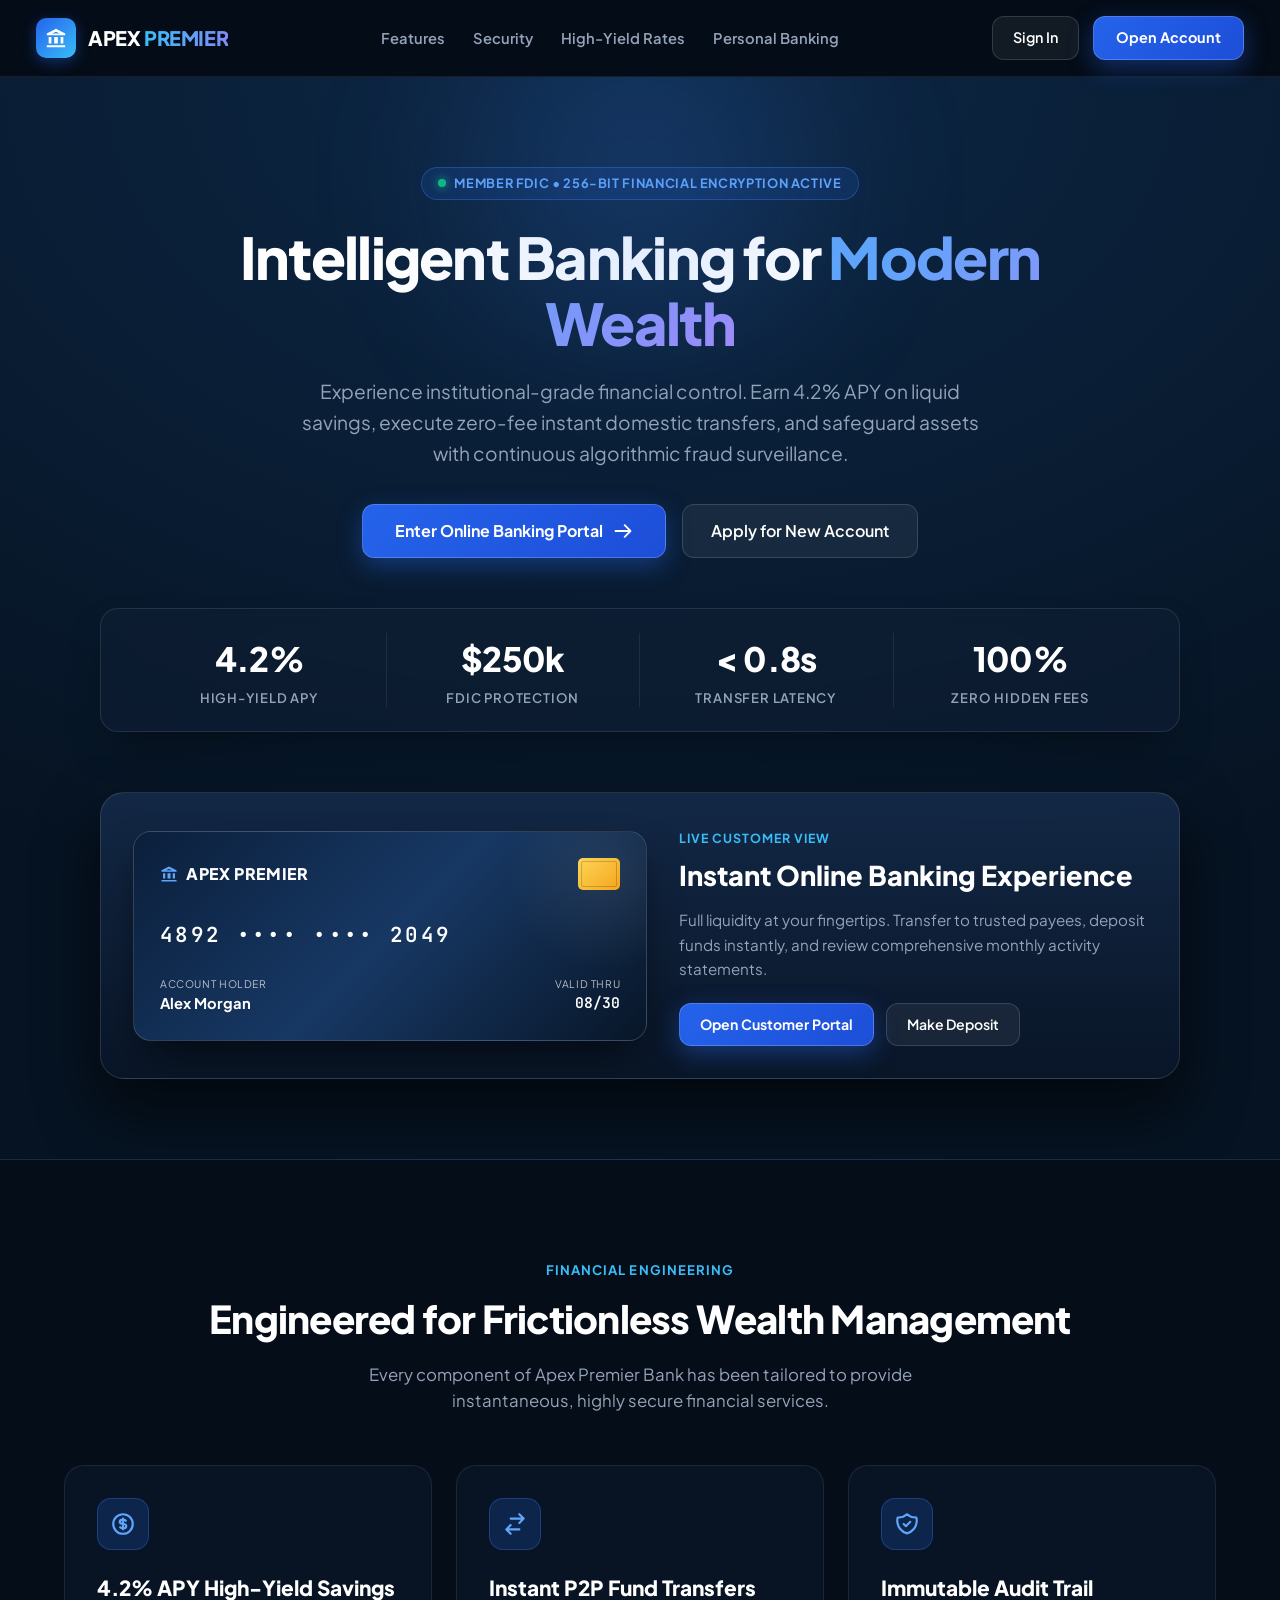
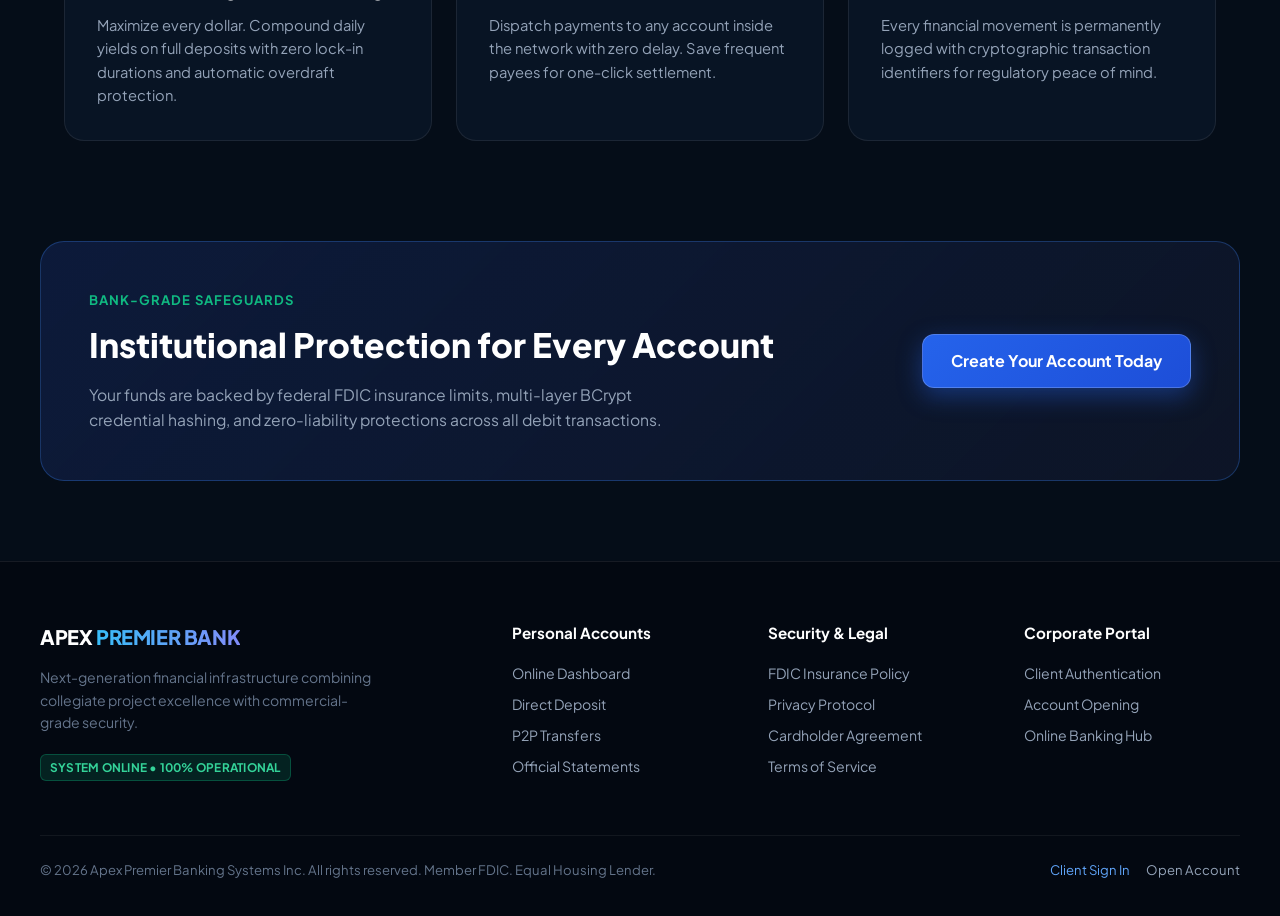
==== docs/index.html @ bdad442d "Fix GitHub deployment: add root pages, clean submodules, update UI and backend" ====
<!DOCTYPE html>
<html lang="en">
<head>
  <meta charset="UTF-8">
  <meta name="viewport" content="width=device-width, initial-scale=1.0">
  <title>Apex Premier Bank - Intelligent Modern Banking</title>
  <link rel="stylesheet" href="css/style.css">
  <link rel="stylesheet" href="css/dashboard.css">
  <style>
    /* World-Class Premium Landing UI Styles */
    :root {
      --hero-gradient: radial-gradient(100% 80% at 50% 0%, #0d2847 0%, #061322 100%);
      --accent-glow: 0 0 40px rgba(37, 99, 235, 0.28);
    }

    body {
      background-color: #050d18;
      color: #e2e8f0;
      overflow-x: hidden;
    }

    /* Premium Navigation Header */
    .landing-nav {
      position: sticky;
      top: 0;
      z-index: 100;
      background: rgba(5, 13, 24, 0.85);
      backdrop-filter: blur(16px);
      -webkit-backdrop-filter: blur(16px);
      border-bottom: 1px solid rgba(255, 255, 255, 0.08);
      padding: 16px 36px;
      display: flex;
      justify-content: space-between;
      align-items: center;
    }

    .brand-logo-wrap {
      display: flex;
      align-items: center;
      gap: 12px;
      text-decoration: none;
    }

    .brand-icon-lux {
      width: 40px;
      height: 40px;
      background: linear-gradient(135deg, #2563eb, #38bdf8);
      border-radius: 10px;
      display: flex;
      align-items: center;
      justify-content: center;
      color: #ffffff;
      box-shadow: 0 4px 14px rgba(37, 99, 235, 0.4);
    }

    .brand-text-lux {
      font-size: 1.25rem;
      font-weight: 800;
      letter-spacing: -0.02em;
      color: #ffffff;
    }

    .brand-text-lux span {
      background: linear-gradient(90deg, #38bdf8, #818cf8);
      -webkit-background-clip: text;
      -webkit-text-fill-color: transparent;
    }

    .nav-links-lux {
      display: flex;
      align-items: center;
      gap: 28px;
      list-style: none;
    }

    .nav-links-lux a {
      color: #94a3b8;
      font-size: 0.92rem;
      font-weight: 600;
      transition: color 0.2s ease;
    }

    .nav-links-lux a:hover {
      color: #ffffff;
    }

    .nav-actions-lux {
      display: flex;
      align-items: center;
      gap: 14px;
    }

    /* Hero Section */
    .hero-lux {
      position: relative;
      background: var(--hero-gradient);
      padding: 90px 24px 80px;
      text-align: center;
      overflow: hidden;
      border-bottom: 1px solid rgba(255, 255, 255, 0.06);
    }

    .hero-glow-orb {
      position: absolute;
      top: -100px;
      left: 50%;
      transform: translateX(-50%);
      width: 600px;
      height: 400px;
      background: radial-gradient(circle, rgba(59, 130, 246, 0.22) 0%, transparent 70%);
      filter: blur(60px);
      pointer-events: none;
    }

    .hero-badge {
      display: inline-flex;
      align-items: center;
      gap: 8px;
      padding: 6px 16px;
      border-radius: 50px;
      background: rgba(37, 99, 235, 0.15);
      border: 1px solid rgba(59, 130, 246, 0.35);
      color: #60a5fa;
      font-size: 0.8rem;
      font-weight: 700;
      letter-spacing: 0.05em;
      margin-bottom: 24px;
      text-transform: uppercase;
    }

    .hero-badge-dot {
      width: 8px;
      height: 8px;
      border-radius: 50%;
      background: #10b981;
      box-shadow: 0 0 10px #10b981;
    }

    .hero-headline {
      font-size: 3.6rem;
      font-weight: 800;
      letter-spacing: -0.03em;
      line-height: 1.15;
      max-width: 900px;
      margin: 0 auto 20px;
      color: #ffffff;
    }

    .hero-headline span {
      background: linear-gradient(135deg, #60a5fa 20%, #a78bfa 100%);
      -webkit-background-clip: text;
      -webkit-text-fill-color: transparent;
    }

    .hero-subtext {
      font-size: 1.2rem;
      color: #94a3b8;
      max-width: 680px;
      margin: 0 auto 36px;
      line-height: 1.6;
    }

    .hero-cta-group {
      display: flex;
      justify-content: center;
      gap: 16px;
      margin-bottom: 50px;
      flex-wrap: wrap;
    }

    .btn-lux-primary {
      background: linear-gradient(135deg, #2563eb, #1d4ed8);
      color: #ffffff;
      padding: 14px 32px;
      border-radius: 12px;
      font-weight: 700;
      font-size: 1rem;
      box-shadow: 0 8px 24px rgba(37, 99, 235, 0.4);
      display: inline-flex;
      align-items: center;
      gap: 10px;
      border: 1px solid rgba(255, 255, 255, 0.2);
      transition: all 0.25s ease;
    }

    .btn-lux-primary:hover {
      transform: translateY(-2px);
      box-shadow: 0 12px 30px rgba(37, 99, 235, 0.6);
      background: linear-gradient(135deg, #3b82f6, #2563eb);
    }

    .btn-lux-secondary {
      background: rgba(255, 255, 255, 0.06);
      color: #ffffff;
      padding: 14px 28px;
      border-radius: 12px;
      font-weight: 600;
      font-size: 1rem;
      border: 1px solid rgba(255, 255, 255, 0.14);
      display: inline-flex;
      align-items: center;
      gap: 8px;
      transition: all 0.25s ease;
    }

    .btn-lux-secondary:hover {
      background: rgba(255, 255, 255, 0.12);
      border-color: rgba(255, 255, 255, 0.3);
    }

    /* Key Metrics Bar */
    .metrics-bar {
      display: grid;
      grid-template-columns: repeat(4, 1fr);
      max-width: 1080px;
      margin: 0 auto 20px;
      padding: 24px 32px;
      background: rgba(15, 30, 52, 0.6);
      border: 1px solid rgba(255, 255, 255, 0.1);
      border-radius: 18px;
      backdrop-filter: blur(12px);
      box-shadow: 0 20px 40px -15px rgba(0, 0, 0, 0.5);
    }

    .metric-item {
      text-align: center;
      border-right: 1px solid rgba(255, 255, 255, 0.08);
      padding: 0 16px;
    }

    .metric-item:last-child {
      border-right: none;
    }

    .metric-number {
      font-size: 2.1rem;
      font-weight: 800;
      color: #ffffff;
      letter-spacing: -0.02em;
    }

    .metric-desc {
      font-size: 0.82rem;
      color: #94a3b8;
      font-weight: 600;
      text-transform: uppercase;
      letter-spacing: 0.06em;
      margin-top: 4px;
    }

    /* Showcase Card Container */
    .card-showcase-wrap {
      max-width: 1080px;
      margin: 60px auto 0;
      position: relative;
    }

    .hero-mockup-frame {
      background: linear-gradient(180deg, rgba(22, 45, 78, 0.8) 0%, rgba(10, 22, 40, 0.95) 100%);
      border: 1px solid rgba(255, 255, 255, 0.12);
      border-radius: 24px;
      padding: 32px;
      box-shadow: 0 30px 60px rgba(0, 0, 0, 0.6);
      display: grid;
      grid-template-columns: 1.1fr 1fr;
      gap: 32px;
      align-items: center;
      text-align: left;
    }

    /* Feature Grid Section */
    .features-section {
      max-width: 1200px;
      margin: 100px auto;
      padding: 0 24px;
    }

    .section-badge {
      color: #38bdf8;
      font-weight: 700;
      font-size: 0.82rem;
      letter-spacing: 0.08em;
      text-transform: uppercase;
      margin-bottom: 10px;
    }

    .section-title-lux {
      font-size: 2.4rem;
      font-weight: 800;
      color: #ffffff;
      letter-spacing: -0.02em;
      margin-bottom: 14px;
    }

    .section-desc-lux {
      font-size: 1.05rem;
      color: #94a3b8;
      max-width: 600px;
      line-height: 1.6;
      margin-bottom: 50px;
    }

    .lux-grid {
      display: grid;
      grid-template-columns: repeat(auto-fit, minmax(320px, 1fr));
      gap: 24px;
    }

    .lux-card {
      background: rgba(15, 30, 52, 0.45);
      border: 1px solid rgba(255, 255, 255, 0.08);
      border-radius: 20px;
      padding: 32px;
      transition: all 0.3s ease;
      position: relative;
      overflow: hidden;
    }

    .lux-card:hover {
      transform: translateY(-5px);
      border-color: rgba(59, 130, 246, 0.5);
      background: rgba(18, 38, 68, 0.6);
      box-shadow: 0 20px 40px rgba(0, 0, 0, 0.4);
    }

    .lux-icon {
      width: 52px;
      height: 52px;
      border-radius: 14px;
      background: rgba(37, 99, 235, 0.2);
      border: 1px solid rgba(59, 130, 246, 0.3);
      display: flex;
      align-items: center;
      justify-content: center;
      color: #60a5fa;
      margin-bottom: 22px;
    }

    .lux-card-title {
      font-size: 1.3rem;
      font-weight: 800;
      color: #ffffff;
      margin-bottom: 10px;
    }

    .lux-card-desc {
      font-size: 0.92rem;
      color: #94a3b8;
      line-height: 1.6;
    }

    /* Security & Compliance Banner */
    .security-banner {
      max-width: 1200px;
      margin: 80px auto;
      padding: 48px;
      background: linear-gradient(135deg, rgba(30, 58, 138, 0.3) 0%, rgba(15, 23, 42, 0.8) 100%);
      border: 1px solid rgba(59, 130, 246, 0.3);
      border-radius: 24px;
      display: flex;
      align-items: center;
      justify-content: space-between;
      gap: 40px;
      flex-wrap: wrap;
    }

    /* Footer */
    .landing-footer {
      background: #030811;
      border-top: 1px solid rgba(255, 255, 255, 0.08);
      padding: 60px 36px 36px;
      color: #64748b;
      font-size: 0.88rem;
    }

    .footer-grid {
      max-width: 1200px;
      margin: 0 auto;
      display: grid;
      grid-template-columns: 2fr 1fr 1fr 1fr;
      gap: 40px;
      margin-bottom: 48px;
    }

    .footer-col h4 {
      color: #ffffff;
      font-size: 0.95rem;
      font-weight: 700;
      margin-bottom: 18px;
    }

    .footer-col ul {
      list-style: none;
    }

    .footer-col ul li {
      margin-bottom: 10px;
    }

    .footer-col ul li a {
      color: #94a3b8;
      transition: color 0.2s ease;
    }

    .footer-col ul li a:hover {
      color: #ffffff;
    }

    .footer-bottom {
      max-width: 1200px;
      margin: 0 auto;
      padding-top: 24px;
      border-top: 1px solid rgba(255, 255, 255, 0.06);
      display: flex;
      justify-content: space-between;
      align-items: center;
      font-size: 0.82rem;
      flex-wrap: wrap;
      gap: 12px;
    }

    @media (max-width: 900px) {
      .nav-links-lux { display: none; }
      .metrics-bar { grid-template-columns: repeat(2, 1fr); gap: 20px; }
      .hero-mockup-frame { grid-template-columns: 1fr; }
      .hero-headline { font-size: 2.6rem; }
      .footer-grid { grid-template-columns: 1fr; }
    }
  </style>
</head>
<body>

  <!-- Premium Top Navigation -->
  <nav class="landing-nav">
    <a href="index.html" class="brand-logo-wrap">
      <div class="brand-icon-lux">
        <svg width="22" height="22" viewBox="0 0 24 24" fill="currentColor">
          <path d="M12 2L2 7v2h20V7L12 2zm0 3.3L16.2 7H7.8L12 5.3zM4 11v7h3v-7H4zm6 0v7h4v-7h-4zm7 0v7h3v-7h-3zm-15 9v2h20v-2H2z"/>
        </svg>
      </div>
      <div class="brand-text-lux">APEX <span>PREMIER</span></div>
    </a>

    <ul class="nav-links-lux">
      <li><a href="#features">Features</a></li>
      <li><a href="#security">Security</a></li>
      <li><a href="#rates">High-Yield Rates</a></li>
      <li><a href="login.html">Personal Banking</a></li>
    </ul>

    <div class="nav-actions-lux">
      <a href="login.html" class="btn-lux-secondary" style="padding: 10px 20px; font-size: 0.9rem;">Sign In</a>
      <a href="register.html" class="btn-lux-primary" style="padding: 10px 22px; font-size: 0.9rem;">Open Account</a>
    </div>
  </nav>

  <!-- Hero Section -->
  <header class="hero-lux">
    <div class="hero-glow-orb"></div>
    
    <div class="hero-badge">
      <span class="hero-badge-dot"></span>
      Member FDIC &bull; 256-Bit Financial Encryption Active
    </div>

    <h1 class="hero-headline">
      Intelligent Banking for <span>Modern Wealth</span>
    </h1>

    <p class="hero-subtext">
      Experience institutional-grade financial control. Earn 4.2% APY on liquid savings, execute zero-fee instant domestic transfers, and safeguard assets with continuous algorithmic fraud surveillance.
    </p>

    <div class="hero-cta-group">
      <a href="login.html" class="btn-lux-primary">
        Enter Online Banking Portal
        <svg width="20" height="20" fill="none" stroke="currentColor" stroke-width="2.2" viewBox="0 0 24 24"><path stroke-linecap="round" stroke-linejoin="round" d="M14 5l7 7m0 0l-7 7m7-7H3"/></svg>
      </a>
      <a href="register.html" class="btn-lux-secondary">
        Apply for New Account
      </a>
    </div>

    <!-- Live Metrics Bar -->
    <div class="metrics-bar">
      <div class="metric-item">
        <div class="metric-number">4.2%</div>
        <div class="metric-desc">High-Yield APY</div>
      </div>
      <div class="metric-item">
        <div class="metric-number">$250k</div>
        <div class="metric-desc">FDIC Protection</div>
      </div>
      <div class="metric-item">
        <div class="metric-number">&lt; 0.8s</div>
        <div class="metric-desc">Transfer Latency</div>
      </div>
      <div class="metric-item">
        <div class="metric-number">100%</div>
        <div class="metric-desc">Zero Hidden Fees</div>
      </div>
    </div>

    <!-- Interactive Card & Account Showcase -->
    <div class="card-showcase-wrap">
      <div class="hero-mockup-frame">
        <div>
          <!-- Executive Obsidian Card -->
          <div class="virtual-card-wrapper" style="background: linear-gradient(135deg, #0b1f3b 0%, #173864 50%, #081628 100%); border: 1px solid rgba(255,255,255,0.15); box-shadow: 0 20px 40px -10px rgba(0,0,0,0.6);">
            <div class="card-top">
              <div class="bank-logo-text" style="display: flex; align-items: center; gap: 8px;">
                <svg width="18" height="18" viewBox="0 0 24 24" fill="#60a5fa"><path d="M12 2L2 7v2h20V7L12 2zm0 3.3L16.2 7H7.8L12 5.3zM4 11v7h3v-7H4zm6 0v7h4v-7h-4zm7 0v7h3v-7h-3zm-15 9v2h20v-2H2z"/></svg>
                APEX PREMIER
              </div>
              <div class="card-chip"></div>
            </div>
            
            <div class="card-number">4892 &bull;&bull;&bull;&bull; &bull;&bull;&bull;&bull; 2049</div>

            <div class="card-bottom">
              <div>
                <div class="card-holder-label">Account Holder</div>
                <div class="card-holder-name">Alex Morgan</div>
              </div>
              <div style="text-align: right;">
                <div class="card-holder-label">Valid Thru</div>
                <div class="card-valid-thru">08/30</div>
              </div>
            </div>
          </div>
        </div>

        <div>
          <span style="font-size: 0.78rem; text-transform: uppercase; color: #38bdf8; font-weight: 700; letter-spacing: 0.08em;">Live Customer View</span>
          <h3 style="font-size: 1.7rem; font-weight: 800; color: #ffffff; margin: 6px 0 12px;">Instant Online Banking Experience</h3>
          <p style="color: #94a3b8; font-size: 0.95rem; line-height: 1.6; margin-bottom: 22px;">
            Full liquidity at your fingertips. Transfer to trusted payees, deposit funds instantly, and review comprehensive monthly activity statements.
          </p>

          <div style="display: flex; gap: 12px; flex-wrap: wrap;">
            <a href="dashboard.html" class="btn-lux-primary" style="padding: 10px 20px; font-size: 0.88rem;">
              Open Customer Portal
            </a>
            <a href="deposit.html" class="btn-lux-secondary" style="padding: 10px 20px; font-size: 0.88rem;">
              Make Deposit
            </a>
          </div>
        </div>
      </div>
    </div>
  </header>

  <!-- Core Banking Features -->
  <section id="features" class="features-section">
    <div style="text-align: center;">
      <div class="section-badge">Financial Engineering</div>
      <h2 class="section-title-lux">Engineered for Frictionless Wealth Management</h2>
      <p class="section-desc-lux" style="margin-left: auto; margin-right: auto;">
        Every component of Apex Premier Bank has been tailored to provide instantaneous, highly secure financial services.
      </p>
    </div>

    <div class="lux-grid">
      <!-- Feature 1 -->
      <div class="lux-card">
        <div class="lux-icon">
          <svg width="26" height="26" fill="none" stroke="currentColor" stroke-width="2" viewBox="0 0 24 24"><path stroke-linecap="round" stroke-linejoin="round" d="M12 8c-1.657 0-3 .895-3 2s1.343 2 3 2 3 .895 3 2-1.343 2-3 2m0-8c1.11 0 2.08.402 2.599 1M12 8V7m0 1v8m0 0v1m0-1c-1.11 0-2.08-.402-2.599-1M21 12a9 9 0 11-18 0 9 9 0 0118 0z"/></svg>
        </div>
        <h3 class="lux-card-title">4.2% APY High-Yield Savings</h3>
        <p class="lux-card-desc">Maximize every dollar. Compound daily yields on full deposits with zero lock-in durations and automatic overdraft protection.</p>
      </div>

      <!-- Feature 2 -->
      <div class="lux-card">
        <div class="lux-icon">
          <svg width="26" height="26" fill="none" stroke="currentColor" stroke-width="2" viewBox="0 0 24 24"><path stroke-linecap="round" stroke-linejoin="round" d="M8 7h12m0 0l-4-4m4 4l-4 4m0 6H4m0 0l4 4m-4-4l4-4"/></svg>
        </div>
        <h3 class="lux-card-title">Instant P2P Fund Transfers</h3>
        <p class="lux-card-desc">Dispatch payments to any account inside the network with zero delay. Save frequent payees for one-click settlement.</p>
      </div>

      <!-- Feature 3 -->
      <div class="lux-card">
        <div class="lux-icon">
          <svg width="26" height="26" fill="none" stroke="currentColor" stroke-width="2" viewBox="0 0 24 24"><path stroke-linecap="round" stroke-linejoin="round" d="M9 12l2 2 4-4m5.618-4.016A11.955 11.955 0 0112 2.944a11.955 11.955 0 01-8.618 3.04A12.02 12.02 0 003 9c0 5.591 3.824 10.29 9 11.622 5.176-1.332 9-6.03 9-11.622 0-1.042-.133-2.052-.382-3.016z"/></svg>
        </div>
        <h3 class="lux-card-title">Immutable Audit Trail</h3>
        <p class="lux-card-desc">Every financial movement is permanently logged with cryptographic transaction identifiers for regulatory peace of mind.</p>
      </div>
    </div>
  </section>

  <!-- Security Banner -->
  <section id="security" style="padding: 0 24px;">
    <div class="security-banner">
      <div>
        <div class="section-badge" style="color: #10b981;">Bank-Grade Safeguards</div>
        <h2 style="font-size: 2.1rem; font-weight: 800; color: #ffffff; margin-bottom: 12px;">Institutional Protection for Every Account</h2>
        <p style="color: #94a3b8; font-size: 0.98rem; max-width: 580px; line-height: 1.6;">
          Your funds are backed by federal FDIC insurance limits, multi-layer BCrypt credential hashing, and zero-liability protections across all debit transactions.
        </p>
      </div>

      <div>
        <a href="register.html" class="btn-lux-primary" style="padding: 14px 28px;">
          Create Your Account Today
        </a>
      </div>
    </div>
  </section>

  <!-- Premium Footer -->
  <footer class="landing-footer">
    <div class="footer-grid">
      <div>
        <div class="brand-text-lux" style="margin-bottom: 14px;">APEX <span>PREMIER BANK</span></div>
        <p style="line-height: 1.6; max-width: 340px; margin-bottom: 20px;">
          Next-generation financial infrastructure combining collegiate project excellence with commercial-grade security.
        </p>
        <span class="badge badge-success" style="background: rgba(16, 185, 129, 0.15); color: #34d399; border: 1px solid rgba(16, 185, 129, 0.3);">
          SYSTEM ONLINE &bull; 100% OPERATIONAL
        </span>
      </div>

      <div class="footer-col">
        <h4>Personal Accounts</h4>
        <ul>
          <li><a href="dashboard.html">Online Dashboard</a></li>
          <li><a href="deposit.html">Direct Deposit</a></li>
          <li><a href="transfer.html">P2P Transfers</a></li>
          <li><a href="transactions.html">Official Statements</a></li>
        </ul>
      </div>

      <div class="footer-col">
        <h4>Security & Legal</h4>
        <ul>
          <li><a href="#">FDIC Insurance Policy</a></li>
          <li><a href="#">Privacy Protocol</a></li>
          <li><a href="#">Cardholder Agreement</a></li>
          <li><a href="#">Terms of Service</a></li>
        </ul>
      </div>

      <div class="footer-col">
        <h4>Corporate Portal</h4>
        <ul>
          <li><a href="login.html">Client Authentication</a></li>
          <li><a href="register.html">Account Opening</a></li>
          <li><a href="dashboard.html">Online Banking Hub</a></li>
        </ul>
      </div>
    </div>

    <div class="footer-bottom">
      <div>&copy; 2026 Apex Premier Banking Systems Inc. All rights reserved. Member FDIC. Equal Housing Lender.</div>
      <div>
        <a href="login.html" style="color: #60a5fa; margin-right: 14px;">Client Sign In</a>
        <a href="register.html" style="color: #94a3b8;">Open Account</a>
      </div>
    </div>
  </footer>

</body>
</html>
---- docs/css/style.css ----
/* ===================================================================
   Banking Management System - Global Design System
   Corporate Banking Theme: Navy Blue, Royal Blue, Crisp White & Slate
   =================================================================== */

@import url('https://fonts.googleapis.com/css2?family=Plus+Jakarta+Sans:wght@300;400;500;600;700;800&family=JetBrains+Mono:wght@400;500;600&display=swap');

:root {
  /* Primary & Corporate Navy */
  --navy-950: #071527;
  --navy-900: #0a1f38;
  --navy-800: #0f294a;
  --navy-700: #163a66;

  /* Royal Blue Accent */
  --blue-600: #1d4ed8;
  --blue-500: #2563eb;
  --blue-400: #3b82f6;
  --blue-50:  #eff6ff;
  --blue-100: #dbeafe;

  /* Backgrounds & Canvas (Clean White & Soft Blue-Grey) */
  --bg-page: #f4f6fa;
  --bg-subtle: #f8fafc;
  --bg-card: #ffffff;
  --bg-sidebar: #0a1f38;
  --bg-sidebar-hover: #132d4e;
  --bg-sidebar-active: #1d4ed8;

  /* Borders */
  --border-color: #e2e8f0;
  --border-subtle: #edf2f7;
  --border-focus: #2563eb;

  /* Typography Colors */
  --text-main: #0f172a;
  --text-body: #334155;
  --text-muted: #64748b;
  --text-light: #94a3b8;
  --text-white: #ffffff;

  /* Status Colors */
  --green-600: #16a34a;
  --green-700: #15803d;
  --green-50:  #f0fdf4;
  --green-100: #dcfce7;

  --red-600: #dc2626;
  --red-700: #b91c1c;
  --red-50:  #fef2f2;
  --red-100: #fee2e2;

  --amber-600: #d97706;
  --amber-50:  #fffbeb;
  --amber-100: #fef3c7;

  /* Typography */
  --font-sans: 'Plus Jakarta Sans', -apple-system, BlinkMacSystemFont, 'Segoe UI', Roboto, sans-serif;
  --font-mono: 'JetBrains Mono', monospace;

  /* Radii & Shadows */
  --radius-sm: 6px;
  --radius-md: 10px;
  --radius-lg: 14px;
  --radius-xl: 18px;
  --shadow-xs: 0 1px 2px 0 rgba(0, 0, 0, 0.05);
  --shadow-sm: 0 1px 3px 0 rgba(0, 0, 0, 0.08), 0 1px 2px -1px rgba(0, 0, 0, 0.04);
  --shadow-md: 0 4px 6px -1px rgba(0, 0, 0, 0.07), 0 2px 4px -2px rgba(0, 0, 0, 0.05);
  --shadow-lg: 0 10px 15px -3px rgba(0, 0, 0, 0.08), 0 4px 6px -4px rgba(0, 0, 0, 0.04);

  /* Transitions */
  --transition-fast: 0.15s ease;
  --transition-normal: 0.2s cubic-bezier(0.4, 0, 0.2, 1);
}

/* Reset & Defaults */
*, *::before, *::after {
  box-sizing: border-box;
  margin: 0;
  padding: 0;
}

body {
  font-family: var(--font-sans);
  background-color: var(--bg-page);
  color: var(--text-body);
  min-height: 100vh;
  line-height: 1.5;
  -webkit-font-smoothing: antialiased;
}

a {
  color: inherit;
  text-decoration: none;
}

button, input, select, textarea {
  font-family: inherit;
}

/* Layout */
.app-layout {
  display: flex;
  min-height: 100vh;
}

/* Professional Navy Sidebar */
.sidebar {
  width: 270px;
  background-color: var(--bg-sidebar);
  display: flex;
  flex-direction: column;
  padding: 24px 18px;
  position: fixed;
  top: 0;
  left: 0;
  bottom: 0;
  z-index: 100;
  color: #fff;
  transition: transform var(--transition-normal);
  box-shadow: 2px 0 8px rgba(0, 0, 0, 0.05);
}

.brand {
  display: flex;
  align-items: center;
  gap: 12px;
  padding: 4px 10px 20px;
  border-bottom: 1px solid rgba(255, 255, 255, 0.1);
  margin-bottom: 22px;
}

.brand-icon {
  width: 40px;
  height: 40px;
  background: var(--blue-600);
  border-radius: var(--radius-md);
  display: flex;
  align-items: center;
  justify-content: center;
  color: #fff;
  flex-shrink: 0;
}

.brand-icon svg {
  width: 22px;
  height: 22px;
  fill: currentColor;
}

.brand-title {
  font-size: 1.15rem;
  font-weight: 800;
  letter-spacing: -0.01em;
  color: #ffffff;
}

.brand-badge {
  font-size: 0.65rem;
  background: rgba(255, 255, 255, 0.15);
  color: #e2e8f0;
  padding: 2px 7px;
  border-radius: 4px;
  font-weight: 700;
  letter-spacing: 0.05em;
  text-transform: uppercase;
}

.nav-section-title {
  font-size: 0.7rem;
  text-transform: uppercase;
  letter-spacing: 0.08em;
  color: #8da4be;
  font-weight: 700;
  padding: 10px 14px 6px;
}

.nav-menu {
  list-style: none;
  display: flex;
  flex-direction: column;
  gap: 5px;
  margin-bottom: 18px;
}

.nav-link {
  display: flex;
  align-items: center;
  gap: 12px;
  padding: 11px 14px;
  border-radius: var(--radius-md);
  color: #c4d5e8;
  font-size: 0.9rem;
  font-weight: 500;
  transition: all var(--transition-fast);
}

.nav-link svg {
  width: 19px;
  height: 19px;
  stroke: currentColor;
  stroke-width: 2;
  fill: none;
}

.nav-link:hover {
  background-color: var(--bg-sidebar-hover);
  color: #ffffff;
}

.nav-link.active {
  background-color: var(--blue-600);
  color: #ffffff;
  font-weight: 600;
  box-shadow: 0 2px 6px rgba(29, 78, 216, 0.35);
}

.sidebar-footer {
  margin-top: auto;
  padding-top: 16px;
  border-top: 1px solid rgba(255, 255, 255, 0.1);
}

.user-card {
  display: flex;
  align-items: center;
  gap: 10px;
  padding: 10px 12px;
  border-radius: var(--radius-md);
  background: rgba(255, 255, 255, 0.06);
}

.user-avatar {
  width: 38px;
  height: 38px;
  border-radius: 50%;
  background: var(--blue-600);
  display: flex;
  align-items: center;
  justify-content: center;
  font-weight: 700;
  color: #fff;
  font-size: 0.85rem;
}

.user-info {
  flex: 1;
  overflow: hidden;
}

.user-name {
  font-size: 0.85rem;
  font-weight: 600;
  color: #ffffff;
  white-space: nowrap;
  overflow: hidden;
  text-overflow: ellipsis;
}

.user-role {
  font-size: 0.72rem;
  color: #93c5fd;
}

/* Main Content Area */
.main-wrapper {
  flex: 1;
  margin-left: 270px;
  padding: 30px 40px 60px;
  min-height: 100vh;
}

/* Topbar Header */
.topbar {
  display: flex;
  align-items: center;
  justify-content: space-between;
  margin-bottom: 28px;
  gap: 16px;
}

.topbar-greeting h1 {
  font-size: 1.55rem;
  font-weight: 800;
  color: var(--navy-950);
  letter-spacing: -0.02em;
}

.topbar-greeting p {
  color: var(--text-muted);
  font-size: 0.88rem;
  margin-top: 2px;
}

.topbar-actions {
  display: flex;
  align-items: center;
  gap: 12px;
}

.pill-badge {
  display: inline-flex;
  align-items: center;
  gap: 8px;
  background: #ffffff;
  border: 1px solid var(--border-color);
  padding: 7px 14px;
  border-radius: 30px;
  font-size: 0.8rem;
  color: var(--text-muted);
  font-weight: 500;
  box-shadow: var(--shadow-xs);
}

.pulse-dot {
  width: 8px;
  height: 8px;
  background: var(--green-600);
  border-radius: 50%;
  box-shadow: 0 0 0 2px rgba(22, 163, 74, 0.2);
}

/* Mobile Toggle */
.mobile-toggle {
  display: none;
  background: #ffffff;
  border: 1px solid var(--border-color);
  color: var(--navy-950);
  padding: 8px;
  border-radius: var(--radius-sm);
  cursor: pointer;
}

/* White Corporate Cards */
.card {
  background-color: var(--bg-card);
  border: 1px solid var(--border-color);
  border-radius: var(--radius-lg);
  padding: 24px;
  box-shadow: var(--shadow-sm);
  position: relative;
}

/* Buttons */
.btn {
  display: inline-flex;
  align-items: center;
  justify-content: center;
  gap: 8px;
  padding: 10px 18px;
  border-radius: var(--radius-md);
  font-size: 0.88rem;
  font-weight: 600;
  border: 1px solid transparent;
  cursor: pointer;
  transition: all var(--transition-fast);
}

.btn-primary {
  background-color: var(--blue-600);
  color: #ffffff;
  border-color: var(--blue-600);
}

.btn-primary:hover {
  background-color: #1e40af;
  border-color: #1e40af;
}

.btn-secondary {
  background-color: #ffffff;
  color: var(--text-main);
  border-color: var(--border-color);
}

.btn-secondary:hover {
  background-color: var(--bg-subtle);
  border-color: #cbd5e1;
}

.btn-outline {
  background-color: transparent;
  color: var(--blue-600);
  border-color: var(--blue-600);
}

.btn-outline:hover {
  background-color: var(--blue-50);
}

.btn-danger {
  background-color: var(--red-600);
  color: #ffffff;
  border-color: var(--red-600);
}

.btn-danger:hover {
  background-color: var(--red-700);
  border-color: var(--red-700);
}

.btn-danger-outline {
  background-color: #ffffff;
  color: var(--red-600);
  border-color: #fca5a5;
}

.btn-danger-outline:hover {
  background-color: var(--red-50);
  border-color: var(--red-600);
}

.btn-sm {
  padding: 5px 10px;
  font-size: 0.78rem;
  border-radius: var(--radius-sm);
}

/* Badges */
.badge {
  display: inline-flex;
  align-items: center;
  gap: 5px;
  padding: 4px 9px;
  border-radius: 6px;
  font-size: 0.74rem;
  font-weight: 700;
  letter-spacing: 0.02em;
}

.badge-success {
  background-color: var(--green-100);
  color: var(--green-700);
}

.badge-danger {
  background-color: var(--red-100);
  color: var(--red-700);
}

.badge-info {
  background-color: var(--blue-100);
  color: var(--blue-600);
}

.badge-warning {
  background-color: var(--amber-100);
  color: var(--amber-600);
}

/* Modal Dialog for Delete Confirmation & Safety */
.modal-backdrop {
  position: fixed;
  inset: 0;
  background: rgba(15, 23, 42, 0.6);
  backdrop-filter: blur(4px);
  display: flex;
  align-items: center;
  justify-content: center;
  z-index: 1000;
  padding: 20px;
  opacity: 0;
  pointer-events: none;
  transition: opacity var(--transition-fast);
}

.modal-backdrop.active {
  opacity: 1;
  pointer-events: auto;
}

.modal-box {
  background: #ffffff;
  border-radius: var(--radius-xl);
  max-width: 460px;
  width: 100%;
  padding: 26px;
  box-shadow: 0 20px 25px -5px rgba(0, 0, 0, 0.2), 0 10px 10px -5px rgba(0, 0, 0, 0.1);
  transform: scale(0.95);
  transition: transform var(--transition-fast);
}

.modal-backdrop.active .modal-box {
  transform: scale(1);
}

.modal-icon-warning {
  width: 50px;
  height: 50px;
  border-radius: 50%;
  background: var(--red-100);
  color: var(--red-600);
  display: flex;
  align-items: center;
  justify-content: center;
  margin-bottom: 16px;
}

.modal-title {
  font-size: 1.2rem;
  font-weight: 800;
  color: var(--navy-950);
  margin-bottom: 8px;
}

.modal-desc {
  font-size: 0.9rem;
  color: var(--text-muted);
  line-height: 1.5;
  margin-bottom: 22px;
}

.modal-footer {
  display: flex;
  justify-content: flex-end;
  gap: 10px;
}

/* Toast Notifications */
.toast-container {
  position: fixed;
  bottom: 24px;
  right: 24px;
  z-index: 2000;
  display: flex;
  flex-direction: column;
  gap: 10px;
}

.toast {
  display: flex;
  align-items: center;
  gap: 12px;
  padding: 14px 18px;
  border-radius: var(--radius-md);
  background: #ffffff;
  border: 1px solid var(--border-color);
  box-shadow: var(--shadow-lg);
  color: var(--text-main);
  font-size: 0.88rem;
  font-weight: 500;
  animation: slideIn 0.25s ease forwards;
  min-width: 320px;
}

.toast.success {
  border-left: 4px solid var(--green-600);
}

.toast.error {
  border-left: 4px solid var(--red-600);
}

@keyframes slideIn {
  from { transform: translateX(100%); opacity: 0; }
  to { transform: translateX(0); opacity: 1; }
}

/* Responsive */
@media (max-width: 1024px) {
  .sidebar {
    transform: translateX(-100%);
  }
  .sidebar.open {
    transform: translateX(0);
    box-shadow: 0 0 40px rgba(0, 0, 0, 0.4);
  }
  .main-wrapper {
    margin-left: 0;
    padding: 20px;
  }
  .mobile-toggle {
    display: block;
  }
}

/* World-Class Fintech UI Enhancements */
::-webkit-scrollbar {
  width: 8px;
  height: 8px;
}
::-webkit-scrollbar-track {
  background: rgba(0, 0, 0, 0.05);
}
::-webkit-scrollbar-thumb {
  background: rgba(100, 116, 139, 0.3);
  border-radius: 4px;
}
::-webkit-scrollbar-thumb:hover {
  background: rgba(100, 116, 139, 0.5);
}

.card {
  border: 1px solid rgba(226, 232, 240, 0.85);
  box-shadow: 0 4px 20px -2px rgba(15, 23, 42, 0.05);
  border-radius: var(--radius-lg);
  background: #ffffff;
}

.table tr {
  transition: background-color 0.15s ease;
}

.table tr:hover td {
  background-color: #f8fafc;
}

.btn-primary {
  background: linear-gradient(135deg, #2563eb, #1d4ed8);
  box-shadow: 0 4px 12px rgba(37, 99, 235, 0.25);
  transition: all 0.2s cubic-bezier(0.4, 0, 0.2, 1);
}

.btn-primary:hover {
  transform: translateY(-1px);
  box-shadow: 0 6px 18px rgba(37, 99, 235, 0.4);
}

.btn-primary:active {
  transform: translateY(0);
}
---- docs/css/dashboard.css ----
/* ===================================================================
   Banking Management System - Dashboard & Transaction Components
   Corporate Theme: White Cards, Navy Blue Accents & Clean Tables
   =================================================================== */

/* Stats Grid */
.stats-grid {
  display: grid;
  grid-template-columns: repeat(auto-fit, minmax(230px, 1fr));
  gap: 18px;
  margin-bottom: 28px;
}

.stat-card {
  display: flex;
  align-items: center;
  gap: 16px;
  padding: 20px 22px;
  border-radius: var(--radius-lg);
  border: 1px solid var(--border-color);
  background: #ffffff;
  box-shadow: var(--shadow-sm);
  transition: transform var(--transition-fast), box-shadow var(--transition-fast);
}

.stat-card:hover {
  transform: translateY(-2px);
  box-shadow: var(--shadow-md);
}

.stat-icon {
  width: 48px;
  height: 48px;
  border-radius: var(--radius-md);
  display: flex;
  align-items: center;
  justify-content: center;
  flex-shrink: 0;
}

.stat-icon svg {
  width: 24px;
  height: 24px;
}

.stat-icon.blue {
  background-color: var(--blue-50);
  color: var(--blue-600);
}

.stat-icon.green {
  background-color: var(--green-50);
  color: var(--green-600);
}

.stat-icon.red {
  background-color: var(--red-50);
  color: var(--red-600);
}

.stat-icon.navy {
  background-color: #f1f5f9;
  color: var(--navy-800);
}

.stat-content {
  flex: 1;
}

.stat-label {
  font-size: 0.8rem;
  color: var(--text-muted);
  font-weight: 600;
  margin-bottom: 2px;
}

.stat-value {
  font-size: 1.5rem;
  font-weight: 800;
  color: var(--navy-950);
  letter-spacing: -0.02em;
}

.stat-trend {
  font-size: 0.74rem;
  display: flex;
  align-items: center;
  gap: 4px;
  margin-top: 3px;
  font-weight: 600;
}

.trend-up { color: var(--green-600); }
.trend-down { color: var(--red-600); }

/* Main Dashboard 2-Column Section */
.dashboard-columns {
  display: grid;
  grid-template-columns: 1.25fr 1fr;
  gap: 22px;
  margin-bottom: 28px;
}

@media (max-width: 1100px) {
  .dashboard-columns {
    grid-template-columns: 1fr;
  }
}

/* Executive Navy Banking Card */
.virtual-card-wrapper {
  background: linear-gradient(135deg, #0a1f38 0%, #163a66 100%);
  border-radius: var(--radius-xl);
  padding: 26px;
  color: #ffffff;
  position: relative;
  box-shadow: 0 12px 24px -6px rgba(10, 31, 56, 0.35);
  min-height: 210px;
  display: flex;
  flex-direction: column;
  justify-content: space-between;
  overflow: hidden;
}

.virtual-card-wrapper::after {
  content: '';
  position: absolute;
  top: -60px;
  right: -60px;
  width: 200px;
  height: 200px;
  background: radial-gradient(circle, rgba(255, 255, 255, 0.08) 0%, transparent 70%);
  border-radius: 50%;
  pointer-events: none;
}

.card-top {
  display: flex;
  justify-content: space-between;
  align-items: center;
}

.bank-logo-text {
  font-size: 1rem;
  font-weight: 800;
  letter-spacing: 0.04em;
  color: #ffffff;
}

.card-chip {
  width: 42px;
  height: 32px;
  background: linear-gradient(135deg, #fcd34d, #f59e0b);
  border-radius: 5px;
  position: relative;
}

.card-chip::before {
  content: '';
  position: absolute;
  inset: 3px;
  border: 1px solid rgba(0, 0, 0, 0.2);
  border-radius: 2px;
}

.card-number {
  font-family: var(--font-mono);
  font-size: 1.3rem;
  letter-spacing: 0.16em;
  margin: 16px 0 12px;
  font-weight: 600;
}

.card-bottom {
  display: flex;
  justify-content: space-between;
  align-items: flex-end;
}

.card-holder-label {
  font-size: 0.65rem;
  text-transform: uppercase;
  color: rgba(255, 255, 255, 0.7);
  letter-spacing: 0.06em;
}

.card-holder-name {
  font-size: 0.92rem;
  font-weight: 700;
}

.card-valid-thru {
  font-family: var(--font-mono);
  font-size: 0.92rem;
  font-weight: 600;
}

/* Quick Actions Box */
.quick-actions {
  display: grid;
  grid-template-columns: repeat(3, 1fr);
  gap: 12px;
  margin-top: 16px;
}

.action-btn {
  background: #ffffff;
  border: 1px solid var(--border-color);
  border-radius: var(--radius-md);
  padding: 14px 10px;
  display: flex;
  flex-direction: column;
  align-items: center;
  gap: 8px;
  color: var(--navy-900);
  font-size: 0.8rem;
  font-weight: 600;
  cursor: pointer;
  transition: all var(--transition-fast);
}

.action-btn:hover {
  background: var(--blue-50);
  border-color: var(--blue-600);
  color: var(--blue-600);
  transform: translateY(-2px);
}

.action-btn svg {
  width: 20px;
  height: 20px;
}

/* Beneficiaries Section */
.beneficiary-list {
  display: flex;
  flex-direction: column;
  gap: 10px;
  margin-top: 14px;
}

.beneficiary-item {
  display: flex;
  align-items: center;
  justify-content: space-between;
  padding: 12px 14px;
  background: var(--bg-subtle);
  border: 1px solid var(--border-color);
  border-radius: var(--radius-md);
  transition: background var(--transition-fast);
}

.beneficiary-item:hover {
  background: #ffffff;
  border-color: #cbd5e1;
}

.beneficiary-avatar {
  width: 36px;
  height: 36px;
  border-radius: 50%;
  background: var(--blue-100);
  color: var(--blue-600);
  display: flex;
  align-items: center;
  justify-content: center;
  font-weight: 700;
  font-size: 0.82rem;
  flex-shrink: 0;
}

/* Section Header */
.section-header {
  display: flex;
  justify-content: space-between;
  align-items: center;
  margin-bottom: 18px;
}

.section-title {
  font-size: 1.1rem;
  font-weight: 800;
  color: var(--navy-950);
  letter-spacing: -0.01em;
}

/* Form Styles */
.form-box {
  max-width: 640px;
  margin: 0 auto;
}

.form-group {
  margin-bottom: 18px;
}

.form-label {
  display: block;
  font-size: 0.82rem;
  font-weight: 700;
  color: var(--navy-900);
  margin-bottom: 7px;
}

.form-control {
  width: 100%;
  padding: 12px 16px;
  background: #ffffff;
  border: 1px solid var(--border-color);
  border-radius: var(--radius-md);
  color: var(--text-main);
  font-size: 0.92rem;
  transition: border-color var(--transition-fast), box-shadow var(--transition-fast);
}

.form-control:focus {
  outline: none;
  border-color: var(--blue-600);
  box-shadow: 0 0 0 3px rgba(37, 99, 235, 0.15);
}

.input-currency {
  position: relative;
}

.currency-symbol {
  position: absolute;
  left: 16px;
  top: 50%;
  transform: translateY(-50%);
  color: var(--text-muted);
  font-weight: 700;
  font-size: 1.1rem;
}

.input-currency .form-control {
  padding-left: 34px;
  font-size: 1.2rem;
  font-weight: 700;
  font-family: var(--font-mono);
}

.form-helper {
  font-size: 0.76rem;
  color: var(--text-muted);
  margin-top: 5px;
}

/* Preset Amount Pills */
.preset-amounts {
  display: flex;
  gap: 8px;
  margin-top: 8px;
  flex-wrap: wrap;
}

.preset-pill {
  background: #ffffff;
  border: 1px solid var(--border-color);
  padding: 6px 14px;
  border-radius: 20px;
  font-size: 0.82rem;
  color: var(--text-muted);
  cursor: pointer;
  font-weight: 600;
  transition: all var(--transition-fast);
}

.preset-pill:hover, .preset-pill.active {
  background: var(--blue-50);
  border-color: var(--blue-600);
  color: var(--blue-600);
}

/* Banking Tables */
.table-responsive {
  width: 100%;
  overflow-x: auto;
}

.bank-table {
  width: 100%;
  border-collapse: collapse;
  text-align: left;
}

.bank-table th {
  padding: 12px 14px;
  font-size: 0.72rem;
  font-weight: 700;
  text-transform: uppercase;
  letter-spacing: 0.05em;
  color: var(--text-muted);
  border-bottom: 2px solid var(--border-color);
  background-color: var(--bg-subtle);
}

.bank-table td {
  padding: 14px;
  font-size: 0.86rem;
  border-bottom: 1px solid var(--border-color);
  color: var(--text-main);
  vertical-align: middle;
}

.bank-table tr:hover td {
  background-color: #f8fafc;
}

.tx-ref {
  font-family: var(--font-mono);
  font-size: 0.8rem;
  color: var(--text-muted);
  font-weight: 600;
}

.amount-positive {
  color: var(--green-600);
  font-weight: 700;
  font-family: var(--font-mono);
}

.amount-negative {
  color: var(--red-600);
  font-weight: 700;
  font-family: var(--font-mono);
}

/* Compliance Audit Banner */
.audit-notice-banner {
  background-color: #f8fafc;
  border: 1px solid var(--border-color);
  border-left: 4px solid var(--blue-600);
  padding: 14px 18px;
  border-radius: var(--radius-md);
  margin-bottom: 20px;
  display: flex;
  align-items: center;
  gap: 12px;
  font-size: 0.84rem;
  color: var(--text-body);
}

.audit-notice-banner svg {
  width: 22px;
  height: 22px;
  color: var(--blue-600);
  flex-shrink: 0;
}
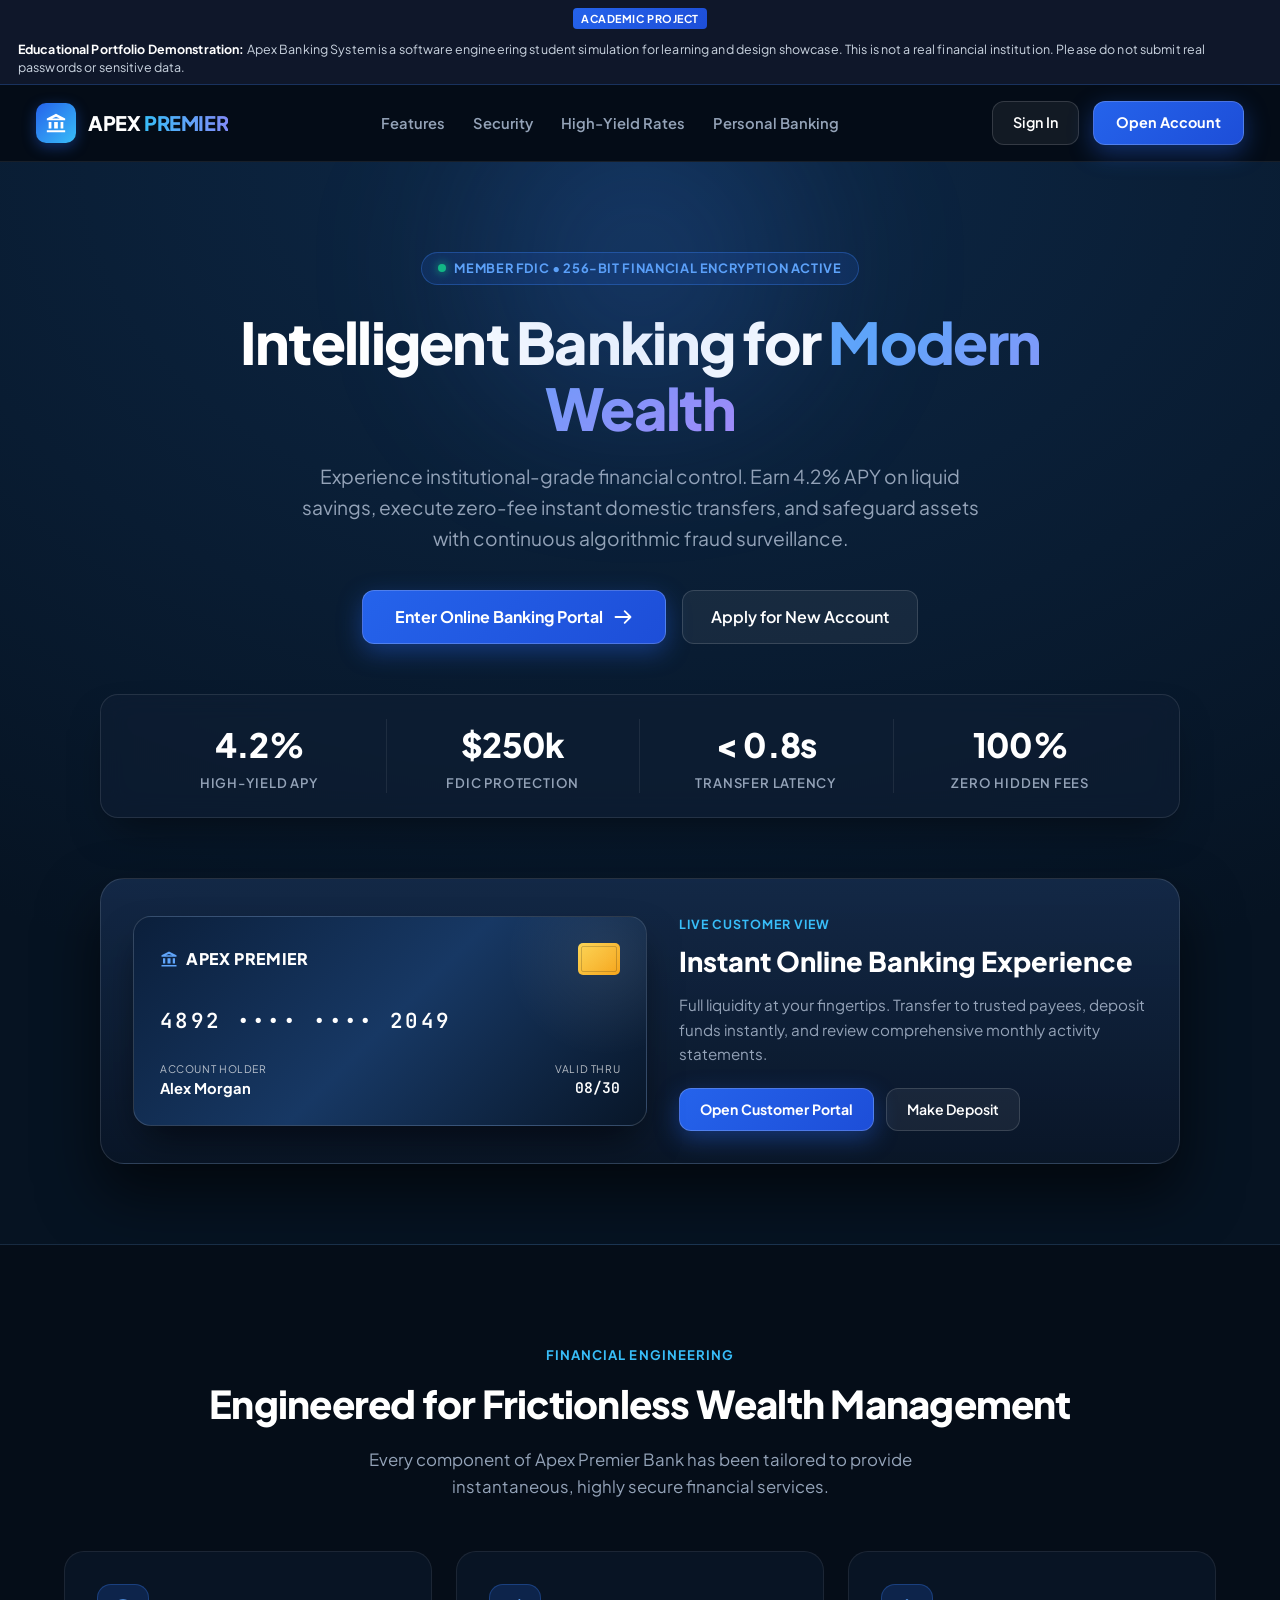
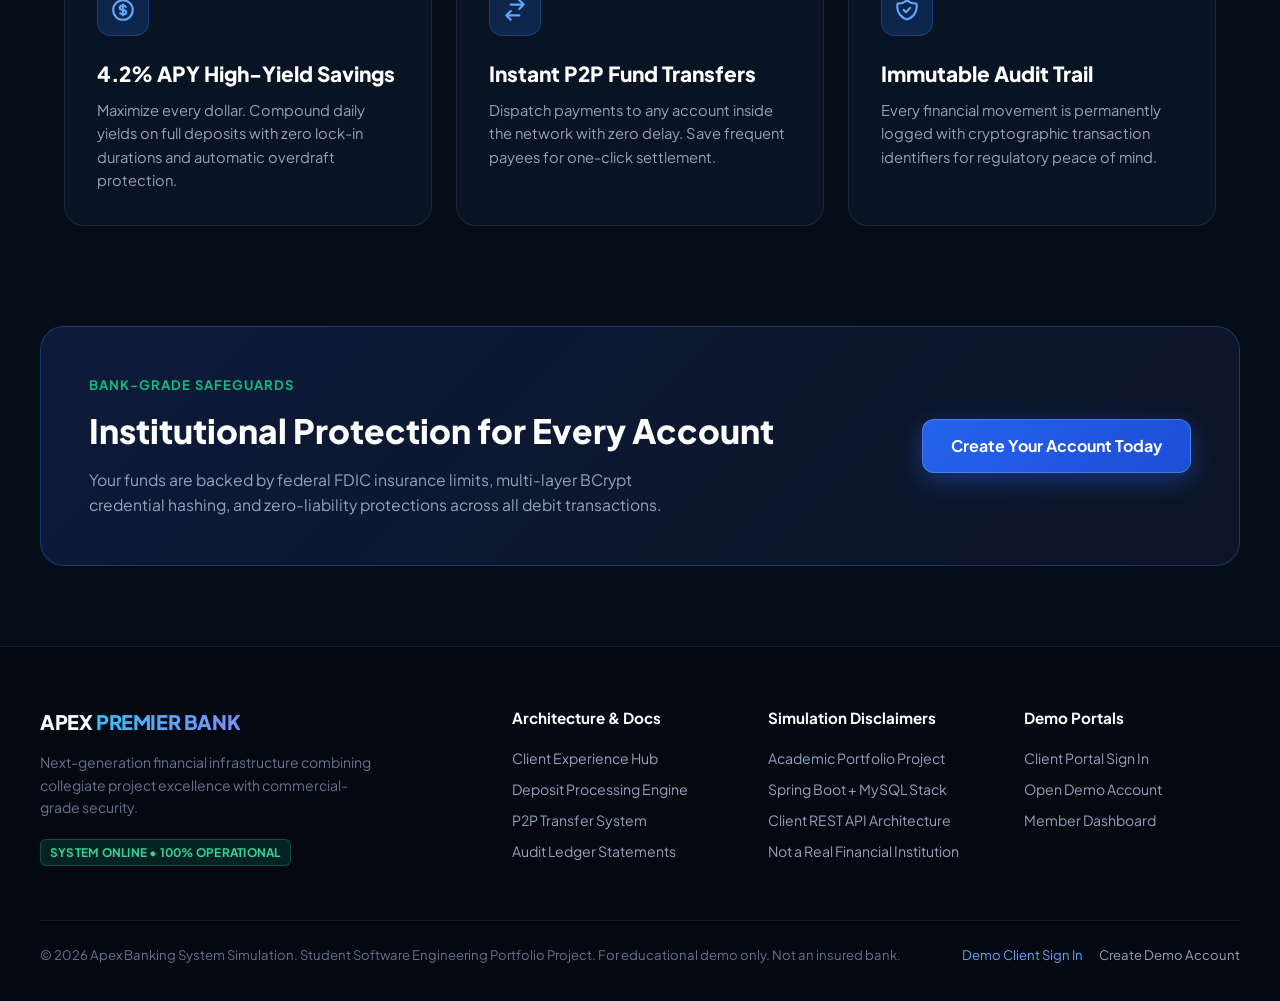
==== commit 87f36b1f: "Fix deployment: add educational simulation disclaimer, remove FDIC phishing triggers, add full clien" ====
--- a/docs/index.html
+++ b/docs/index.html
@@ -3,7 +3,9 @@
 <head>
   <meta charset="UTF-8">
   <meta name="viewport" content="width=device-width, initial-scale=1.0">
-  <title>Apex Premier Bank - Intelligent Modern Banking</title>
+  <meta name="robots" content="noindex, nofollow">
+  <meta name="description" content="Academic Portfolio Project - Modern Banking Software Simulation">
+  <title>Apex Banking System [Academic Portfolio Demonstration]</title>
   <link rel="stylesheet" href="css/style.css">
   <link rel="stylesheet" href="css/dashboard.css">
   <style>
@@ -429,6 +431,14 @@
   </style>
 </head>
 <body>
+
+  <!-- Academic Simulation Disclaimer Banner -->
+  <div class="academic-simulation-banner">
+    <span class="academic-badge">Academic Project</span>
+    <span class="academic-banner-text">
+      <strong>Educational Portfolio Demonstration:</strong> Apex Banking System is a software engineering student simulation for learning and design showcase. This is not a real financial institution. Please do not submit real passwords or sensitive data.
+    </span>
+  </div>
 
   <!-- Premium Top Navigation -->
   <nav class="landing-nav">
@@ -623,40 +633,40 @@
       </div>
 
       <div class="footer-col">
-        <h4>Personal Accounts</h4>
+        <h4>Architecture & Docs</h4>
         <ul>
-          <li><a href="dashboard.html">Online Dashboard</a></li>
-          <li><a href="deposit.html">Direct Deposit</a></li>
-          <li><a href="transfer.html">P2P Transfers</a></li>
-          <li><a href="transactions.html">Official Statements</a></li>
+          <li><a href="dashboard.html">Client Experience Hub</a></li>
+          <li><a href="deposit.html">Deposit Processing Engine</a></li>
+          <li><a href="transfer.html">P2P Transfer System</a></li>
+          <li><a href="transactions.html">Audit Ledger Statements</a></li>
         </ul>
       </div>
 
       <div class="footer-col">
-        <h4>Security & Legal</h4>
+        <h4>Simulation Disclaimers</h4>
         <ul>
-          <li><a href="#">FDIC Insurance Policy</a></li>
-          <li><a href="#">Privacy Protocol</a></li>
-          <li><a href="#">Cardholder Agreement</a></li>
-          <li><a href="#">Terms of Service</a></li>
+          <li><a href="#">Academic Portfolio Project</a></li>
+          <li><a href="#">Spring Boot + MySQL Stack</a></li>
+          <li><a href="#">Client REST API Architecture</a></li>
+          <li><a href="#">Not a Real Financial Institution</a></li>
         </ul>
       </div>
 
       <div class="footer-col">
-        <h4>Corporate Portal</h4>
+        <h4>Demo Portals</h4>
         <ul>
-          <li><a href="login.html">Client Authentication</a></li>
-          <li><a href="register.html">Account Opening</a></li>
-          <li><a href="dashboard.html">Online Banking Hub</a></li>
+          <li><a href="login.html">Client Portal Sign In</a></li>
+          <li><a href="register.html">Open Demo Account</a></li>
+          <li><a href="dashboard.html">Member Dashboard</a></li>
         </ul>
       </div>
     </div>
 
     <div class="footer-bottom">
-      <div>&copy; 2026 Apex Premier Banking Systems Inc. All rights reserved. Member FDIC. Equal Housing Lender.</div>
+      <div>&copy; 2026 Apex Banking System Simulation. Student Software Engineering Portfolio Project. For educational demo only. Not an insured bank.</div>
       <div>
-        <a href="login.html" style="color: #60a5fa; margin-right: 14px;">Client Sign In</a>
-        <a href="register.html" style="color: #94a3b8;">Open Account</a>
+        <a href="login.html" style="color: #60a5fa; margin-right: 14px;">Demo Client Sign In</a>
+        <a href="register.html" style="color: #94a3b8;">Create Demo Account</a>
       </div>
     </div>
   </footer>
--- a/docs/css/style.css
+++ b/docs/css/style.css
@@ -620,3 +620,56 @@
   transform: translateY(0);
 }
 
+/* ===================================================================
+   Academic / Portfolio Demonstration Notice Banner
+   Prevents anti-phishing / security crawler false positives
+   =================================================================== */
+.academic-simulation-banner {
+  background: #0f172a;
+  border-bottom: 1px solid rgba(59, 130, 246, 0.25);
+  color: #e2e8f0;
+  font-size: 0.78rem;
+  padding: 8px 18px;
+  position: relative;
+  z-index: 99999;
+  display: flex;
+  align-items: center;
+  justify-content: center;
+  gap: 12px;
+  flex-wrap: wrap;
+  line-height: 1.4;
+  letter-spacing: 0.01em;
+}
+
+.academic-badge {
+  background: linear-gradient(135deg, #2563eb, #1d4ed8);
+  color: #ffffff;
+  font-weight: 700;
+  font-size: 0.68rem;
+  padding: 3px 8px;
+  border-radius: 4px;
+  text-transform: uppercase;
+  letter-spacing: 0.05em;
+  display: inline-flex;
+  align-items: center;
+  gap: 5px;
+  white-space: nowrap;
+}
+
+.academic-banner-text {
+  color: #cbd5e1;
+}
+
+.academic-banner-text strong {
+  color: #ffffff;
+}
+
+.academic-banner-link {
+  color: #60a5fa;
+  font-weight: 600;
+  text-decoration: underline;
+  margin-left: 6px;
+  cursor: pointer;
+}
+
+
